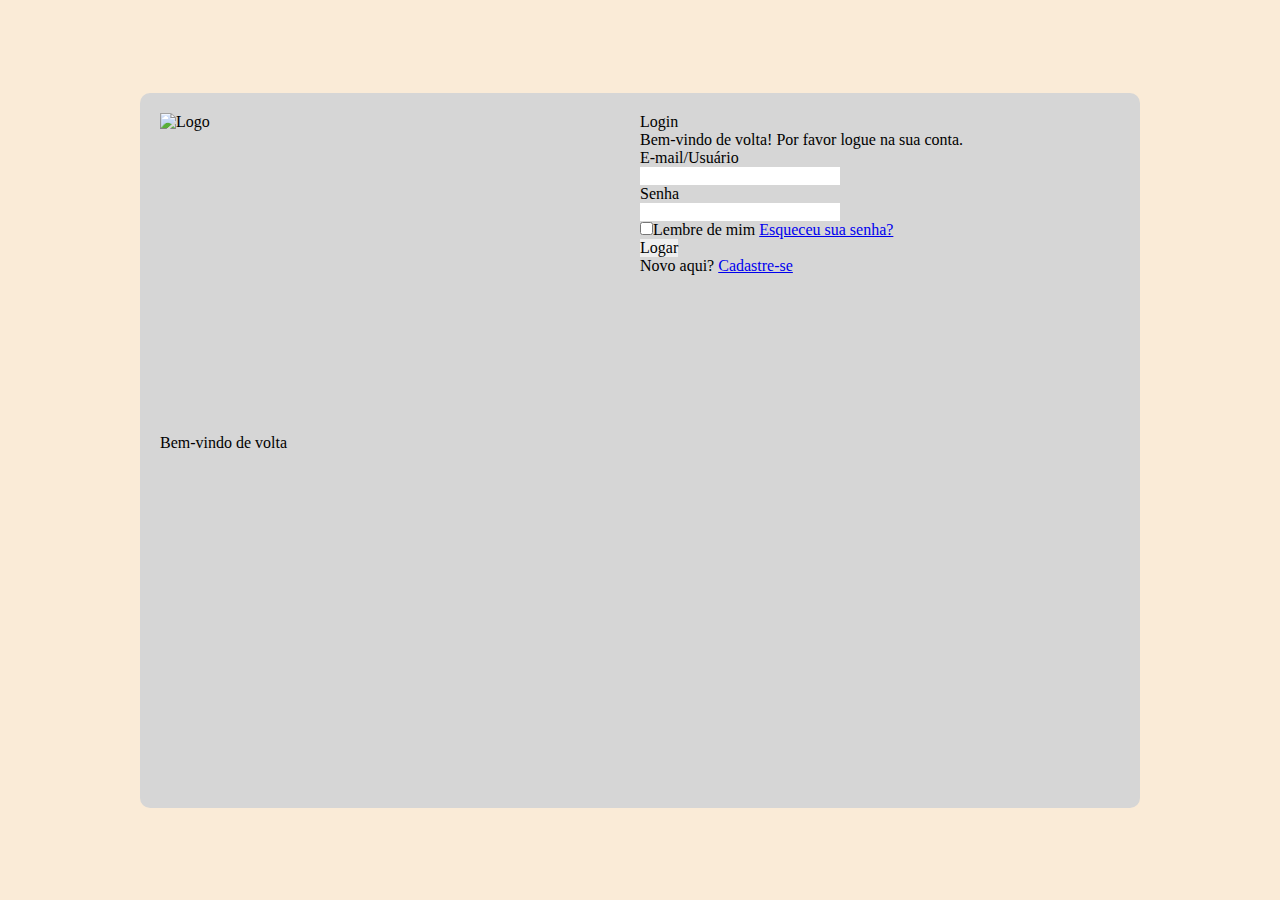
==== 03-Login/index.html @ 17fd974d "inicio de projeto" ====
<!DOCTYPE html>
<html lang="pt-br">
<head>
    <meta charset="UTF-8">
    <meta name="viewport" content="width=device-width, initial-scale=1.0">
    <link rel="stylesheet" href="./css/reset.css">
    <link rel="stylesheet" href="./css/style.css">
    <title>Página de Login</title>
</head>
<body>
    <div id="container-geral">
        <section id="container-mensagem">
            <img src="" alt="Logo">
            <h1>Bem-vindo de volta</h1>
        </section>

        <section id="container-loginInfo">
            <h2>Login</h2>
            <p>Bem-vindo de volta! Por favor logue na sua conta.</p>

            <form action=""><!--Não aninhar forms-->
                <fieldset>
                    <legend>E-mail/Usuário</legend>
                    <input type="text" id="usuario">
                </fieldset>
                <fieldset>
                    <legend>Senha</legend>
                    <input type="text" id="senha">
                </fieldset>

                <div id="container-check">
                    <input type="checkbox" name="remember" id="remember"><label for="remember">Lembre de mim</label>

                    <a href="#" target="_blank">Esqueceu sua senha?</a>
                </div>

                <button type="submit">Logar</button>

                <p>Novo aqui? <a href="#" target="_blank">Cadastre-se</a></p>
            </form>
        </section>
    </div>

    <script src="./js/index.js"></script>
</body>
</html>
---- 03-Login/css/style.css ----
@charset "UTF-8";

body {
    display: flex;
    justify-content: center;
    align-items: center;
    height: 100vh;
    width: 100vw;
    background-color: antiquewhite;
}

#container-geral {
    background-color: rgb(214, 214, 214);
    min-width: 75%;
    min-height: 75%;
    border-radius: 10px;
    padding: 20px;

    display: flex;
    flex-direction: row;
}

#container-mensagem {
    width: 50%;

    display: flex;
    flex-direction: column;
    gap: 45%;    
}

#container-loginInfo {
    height: 100%;
    width: 50%;
}
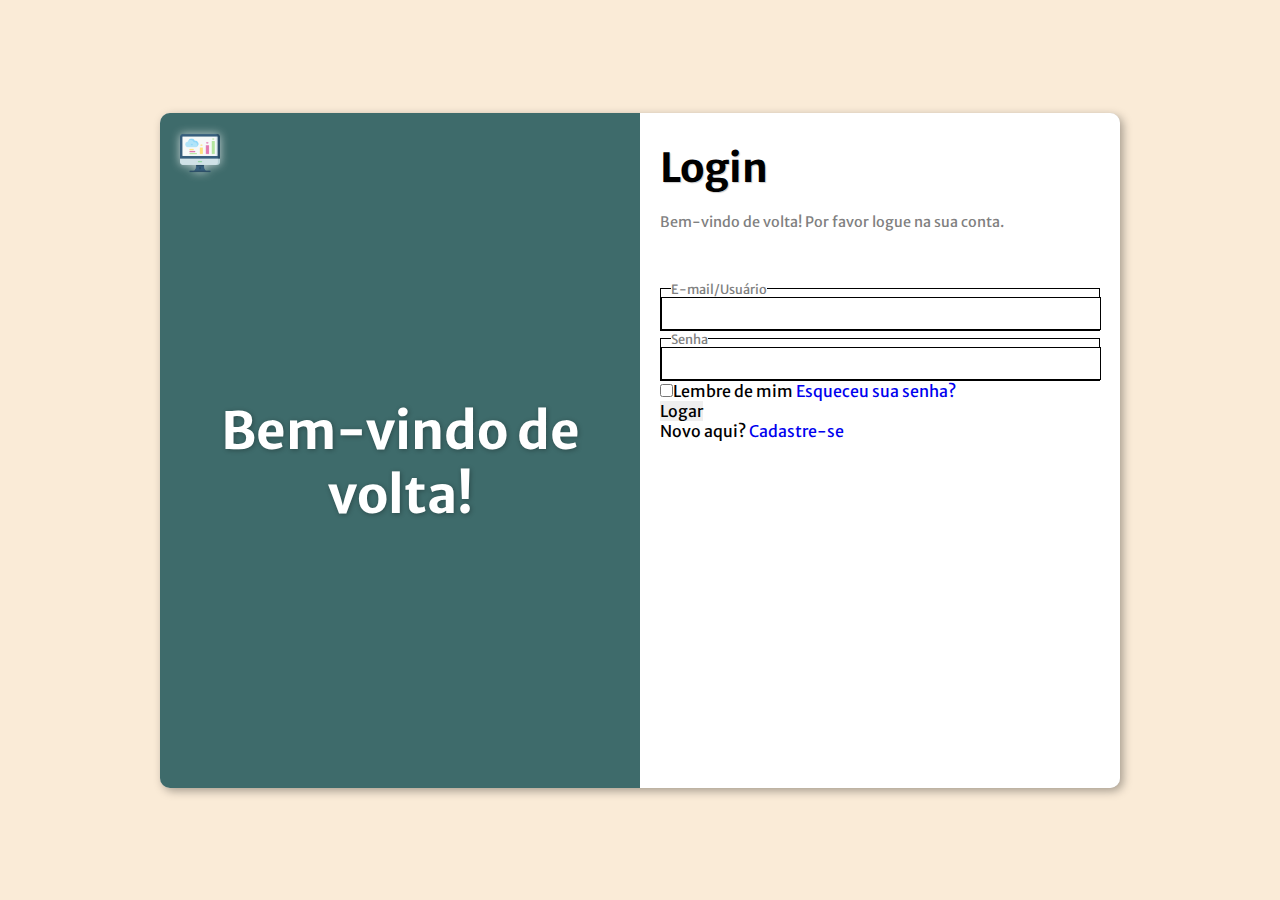
==== commit a1a4ce72: "atualizações" ====
--- a/03-Login/index.html
+++ b/03-Login/index.html
@@ -3,6 +3,7 @@
 <head>
     <meta charset="UTF-8">
     <meta name="viewport" content="width=device-width, initial-scale=1.0">
+    <link rel="shortcut icon" href="./imagens/favicon.ico" type="image/x-icon">
     <link rel="stylesheet" href="./css/reset.css">
     <link rel="stylesheet" href="./css/style.css">
     <title>Página de Login</title>
@@ -10,8 +11,8 @@
 <body>
     <div id="container-geral">
         <section id="container-mensagem">
-            <img src="" alt="Logo">
-            <h1>Bem-vindo de volta</h1>
+            <a title="computador ícones" href="https://www.flaticon.com/br/icones-gratis/computador"><img src="./imagens/logo.png" alt="Logo" width="40px;"></a>
+            <h1>Bem-vindo de volta!</h1>
         </section>
 
         <section id="container-loginInfo">
--- a/03-Login/css/style.css
+++ b/03-Login/css/style.css
@@ -1,4 +1,9 @@
 @charset "UTF-8";
+@import url('https://fonts.googleapis.com/css2?family=Merriweather+Sans:ital,wght@0,300..800;1,300..800&display=swap');
+
+:root {
+    --fonte-padrao: "Merriweather Sans", sans-serif;
+}
 
 body {
     display: flex;
@@ -7,6 +12,7 @@
     height: 100vh;
     width: 100vw;
     background-color: antiquewhite;
+    font-family: var(--fonte-padrao);
 }
 
 #container-geral {
@@ -14,7 +20,7 @@
     min-width: 75%;
     min-height: 75%;
     border-radius: 10px;
-    padding: 20px;
+    box-shadow: 3px 3px 10px rgba(0, 0, 0, 0.342);
 
     display: flex;
     flex-direction: row;
@@ -22,13 +28,62 @@
 
 #container-mensagem {
     width: 50%;
+    background-color: rgb(62, 107, 107);
+    border-radius: 10px 0 0 10px;
+    padding: 20px;
+    color: white;
 
     display: flex;
     flex-direction: column;
-    gap: 45%;    
+    gap: 35%;    
+}
+
+#container-mensagem img {
+    filter: drop-shadow(0px 0px 5px rgba(255, 255, 255, 0.699));
+}
+
+#container-mensagem h1{
+    font-size: 4vw;
+    text-align: center;
+    font-weight: bold;
+    text-shadow: 1px 1px 5px rgba(0, 0, 0, 0.308);
 }
 
 #container-loginInfo {
-    height: 100%;
     width: 50%;
+    padding: 20px;
+
+    background-color: white;
+    border-radius: 0 10px 10px 0;
+
+}
+
+#container-loginInfo h2{
+    font-size: 2.5em;
+    font-weight: bold;
+    margin: 10px 0 20px;
+    text-shadow: 1px 1px 1px rgba(0, 0, 0, 0.199);
+}
+
+#container-loginInfo > p{
+    font-size: 0.9em;
+    color: grey;
+    margin: 10px 0 50px;
+}
+
+fieldset {
+    border: 1px solid;
+}
+
+legend {
+    font-size: 0.8em;
+    margin-left: 10px;
+    color: grey;
+}
+
+input[type="text"]{
+    border: 1px solid;
+    width: 100%;
+    
+    font-size: 1.5em;
 }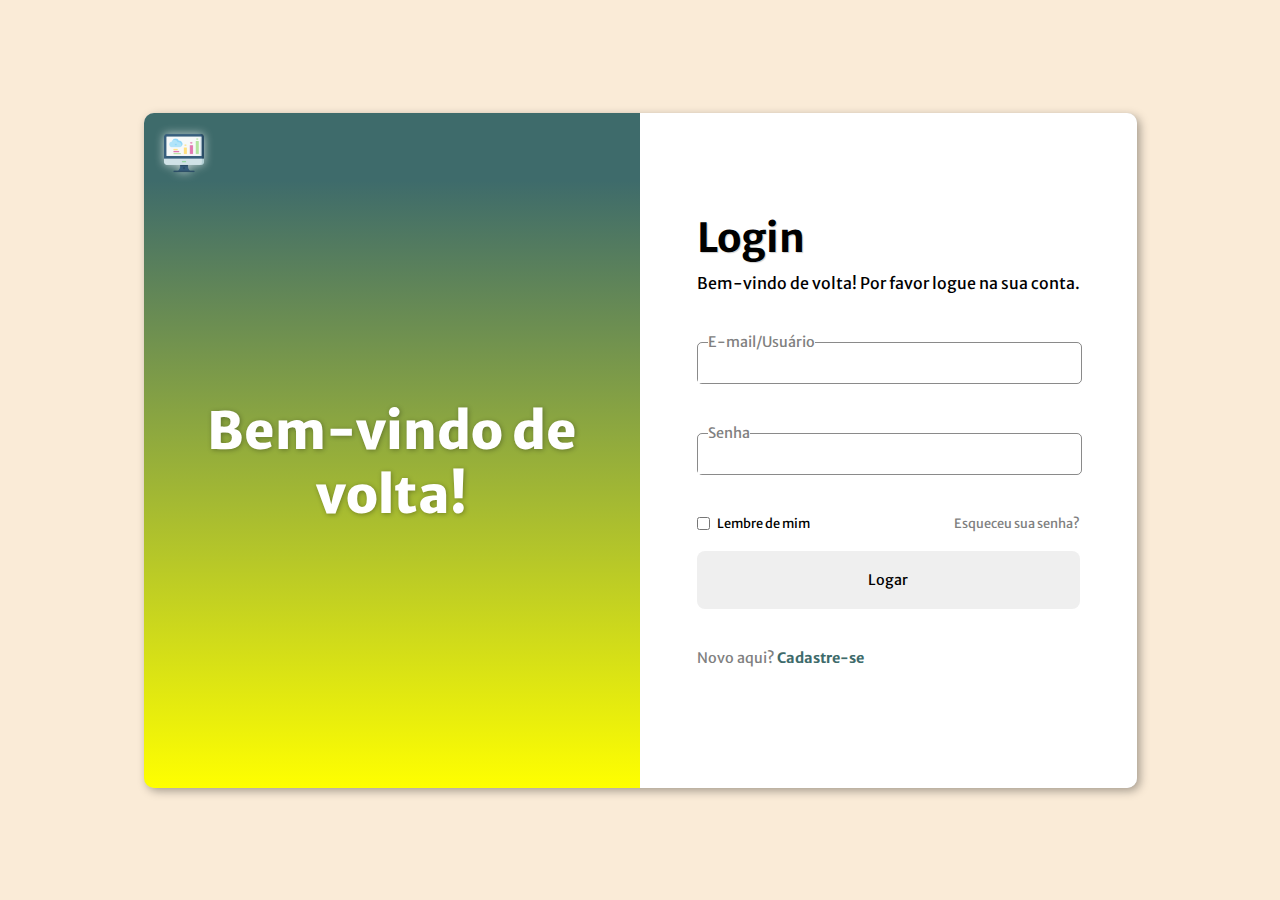
==== commit aa3e7f82: "ajuste de divisões" ====
--- a/03-Login/index.html
+++ b/03-Login/index.html
@@ -16,29 +16,33 @@
         </section>
 
         <section id="container-loginInfo">
-            <h2>Login</h2>
-            <p>Bem-vindo de volta! Por favor logue na sua conta.</p>
+            <div id="loginInfo">
+                <h2>Login</h2>
+                <p>Bem-vindo de volta! Por favor logue na sua conta.</p>
 
-            <form action=""><!--Não aninhar forms-->
-                <fieldset>
-                    <legend>E-mail/Usuário</legend>
-                    <input type="text" id="usuario">
-                </fieldset>
-                <fieldset>
-                    <legend>Senha</legend>
-                    <input type="text" id="senha">
-                </fieldset>
+                <form action=""><!--Não aninhar forms-->
+                    <div id="geral-info">
+                        <fieldset>
+                            <legend>E-mail/Usuário</legend>
+                            <input type="text" id="usuario">
+                        </fieldset>
+                        <fieldset>
+                            <legend>Senha</legend>
+                            <input type="text" id="senha">
+                        </fieldset>
 
-                <div id="container-check">
-                    <input type="checkbox" name="remember" id="remember"><label for="remember">Lembre de mim</label>
+                        <div id="container-check">
+                            <input type="checkbox" name="remember" id="remember"> <label for="remember">Lembre de mim</label>
 
-                    <a href="#" target="_blank">Esqueceu sua senha?</a>
-                </div>
+                            <a href="#" target="_blank">Esqueceu sua senha?</a>
+                        </div>
+                        <button type="submit">Logar</button>
+                    </div>
+                    
 
-                <button type="submit">Logar</button>
-
-                <p>Novo aqui? <a href="#" target="_blank">Cadastre-se</a></p>
-            </form>
+                    <p>Novo aqui? <a href="#" target="_blank">Cadastre-se</a></p>
+                </form>
+            </div>
         </section>
     </div>
 
--- a/03-Login/css/style.css
+++ b/03-Login/css/style.css
@@ -28,7 +28,7 @@
 
 #container-mensagem {
     width: 50%;
-    background-color: rgb(62, 107, 107);
+    background: linear-gradient(180deg, rgb(62, 107, 107) 10%, yellow);
     border-radius: 10px 0 0 10px;
     padding: 20px;
     color: white;
@@ -45,7 +45,7 @@
 #container-mensagem h1{
     font-size: 4vw;
     text-align: center;
-    font-weight: bold;
+    font-weight: 800;
     text-shadow: 1px 1px 5px rgba(0, 0, 0, 0.308);
 }
 
@@ -55,35 +55,94 @@
 
     background-color: white;
     border-radius: 0 10px 10px 0;
-
+    display: flex;
+    flex-direction: column;
+    justify-content: center;
+    align-items: center;
 }
 
 #container-loginInfo h2{
     font-size: 2.5em;
     font-weight: bold;
-    margin: 10px 0 20px;
+    margin: 0 0 10px 0;
     text-shadow: 1px 1px 1px rgba(0, 0, 0, 0.199);
 }
 
 #container-loginInfo > p{
     font-size: 0.9em;
     color: grey;
-    margin: 10px 0 50px;
+    margin: 10px 0 10px;
+}
+
+#geral-info {
+    width: 100%;
 }
 
 fieldset {
-    border: 1px solid;
+    border: 1px solid rgba(0, 0, 0, 0.459);
+    width: 100%;
+    margin: 40px 0;
+    border-radius: 5px;
 }
 
 legend {
-    font-size: 0.8em;
+    font-size: 0.9em;
     margin-left: 10px;
     color: grey;
 }
 
 input[type="text"]{
-    border: 1px solid;
+    /* border: 1px solid; */
+    width: 95%;
+    padding: 5px;
+    
+    font-size: 1.1em;
+}
+
+input[type="text"]:focus{
+    outline: none;
+}
+
+#container-check {
     width: 100%;
-    
-    font-size: 1.5em;
-}+    font-size: 0.8em;
+    position: relative;
+    display: flex;
+    align-items: center;
+}
+
+#remember {
+    margin-right: 7px;
+} 
+
+#container-check a {
+    position: absolute;
+    right: 0;
+    color: grey;
+}
+
+button[type="submit"] {
+    margin: 20px 0;
+    font-size: 0.9em;
+    padding: 20px;
+    width: 100%;
+    border-radius: 8px;
+    cursor: pointer;
+}
+
+form > p{
+    margin: 20px 0;
+    font-size: 0.9em;
+    color: grey;
+}
+
+form > p > a {
+    color: rgb(62, 107, 107);
+    font-weight: bold;
+}
+
+a:hover {
+    text-decoration: underline;
+}
+
+/* Configurações extras de JS */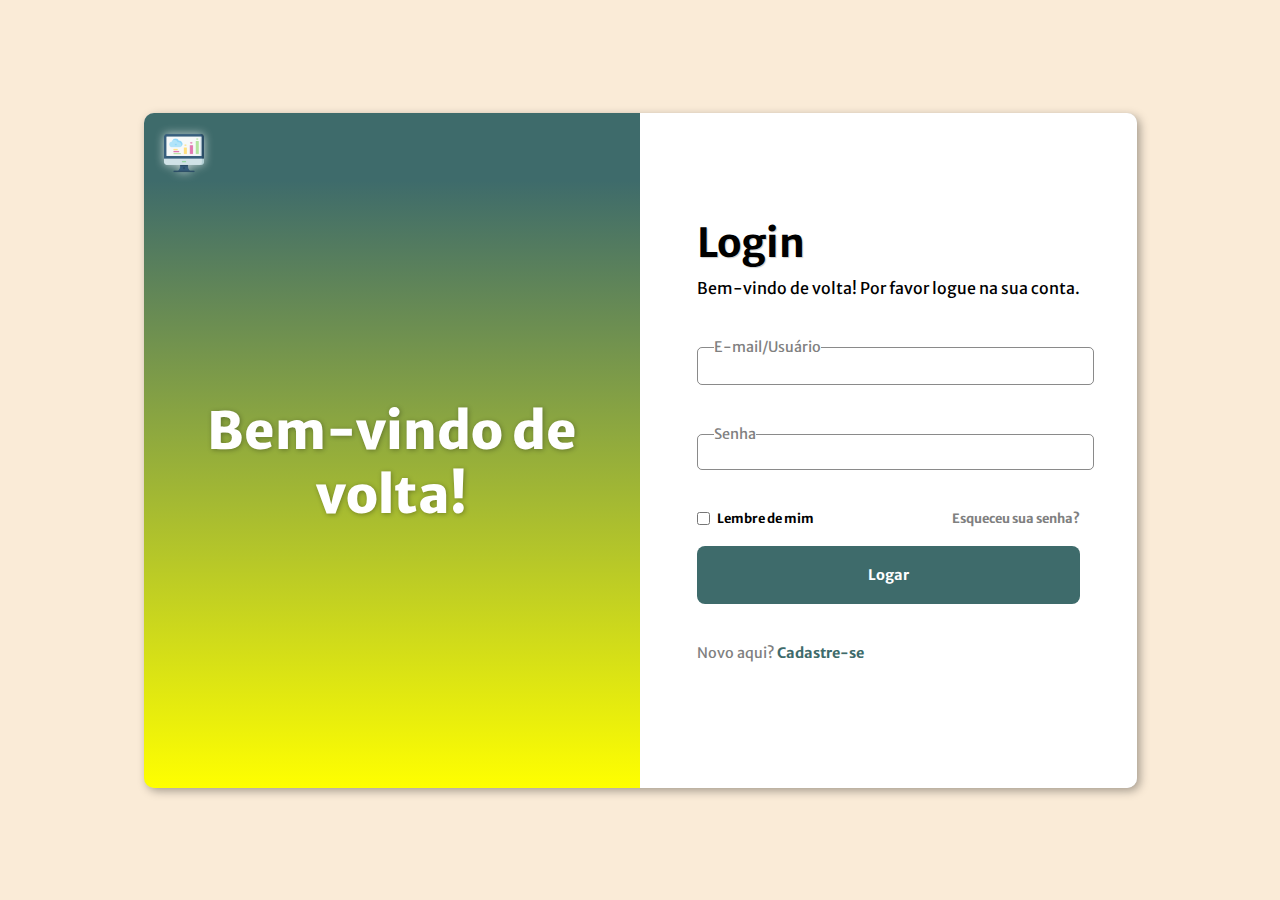
==== commit 9d157143: "atualizações" ====
--- a/03-Login/index.html
+++ b/03-Login/index.html
@@ -28,7 +28,7 @@
                         </fieldset>
                         <fieldset>
                             <legend>Senha</legend>
-                            <input type="text" id="senha">
+                            <input type="password" maxlength="8" id="senha">
                         </fieldset>
 
                         <div id="container-check">
--- a/03-Login/css/style.css
+++ b/03-Login/css/style.css
@@ -83,6 +83,7 @@
     width: 100%;
     margin: 40px 0;
     border-radius: 5px;
+    padding: 0px 6px 6px 6px;
 }
 
 legend {
@@ -93,8 +94,9 @@
 
 input[type="text"]{
     /* border: 1px solid; */
-    width: 95%;
-    padding: 5px;
+    width: 100%;
+    background-color: rgba(127, 255, 212, 0);
+    
     
     font-size: 1.1em;
 }
@@ -103,9 +105,14 @@
     outline: none;
 }
 
+input[type="password"]:focus{
+    outline: none;
+}
+
 #container-check {
     width: 100%;
     font-size: 0.8em;
+    font-weight: bold;
     position: relative;
     display: flex;
     align-items: center;
@@ -124,10 +131,19 @@
 button[type="submit"] {
     margin: 20px 0;
     font-size: 0.9em;
+    font-weight: bold;
     padding: 20px;
     width: 100%;
     border-radius: 8px;
     cursor: pointer;
+    background-color: rgb(62, 107, 107);
+    color: white;
+
+    transition: background-color 0.5s ease;
+}
+
+button[type="submit"]:hover {
+    background-color: hsl(180, 27%, 27%);
 }
 
 form > p{
@@ -145,4 +161,16 @@
     text-decoration: underline;
 }
 
-/* Configurações extras de JS */+/* Configurações extras de JS */
+
+.vermelho{
+    border: 2px solid rgb(255, 56, 56);
+    background-color: rgb(255, 247, 234);
+    box-shadow: 2px 2px 3px rgba(0, 0, 0, 0.384);
+}
+
+.verde {
+    border: 2px solid hsl(105, 100%, 55%);
+    background-color: rgb(255, 247, 234);
+    box-shadow: 2px 2px 3px rgba(0, 0, 0, 0.384);
+}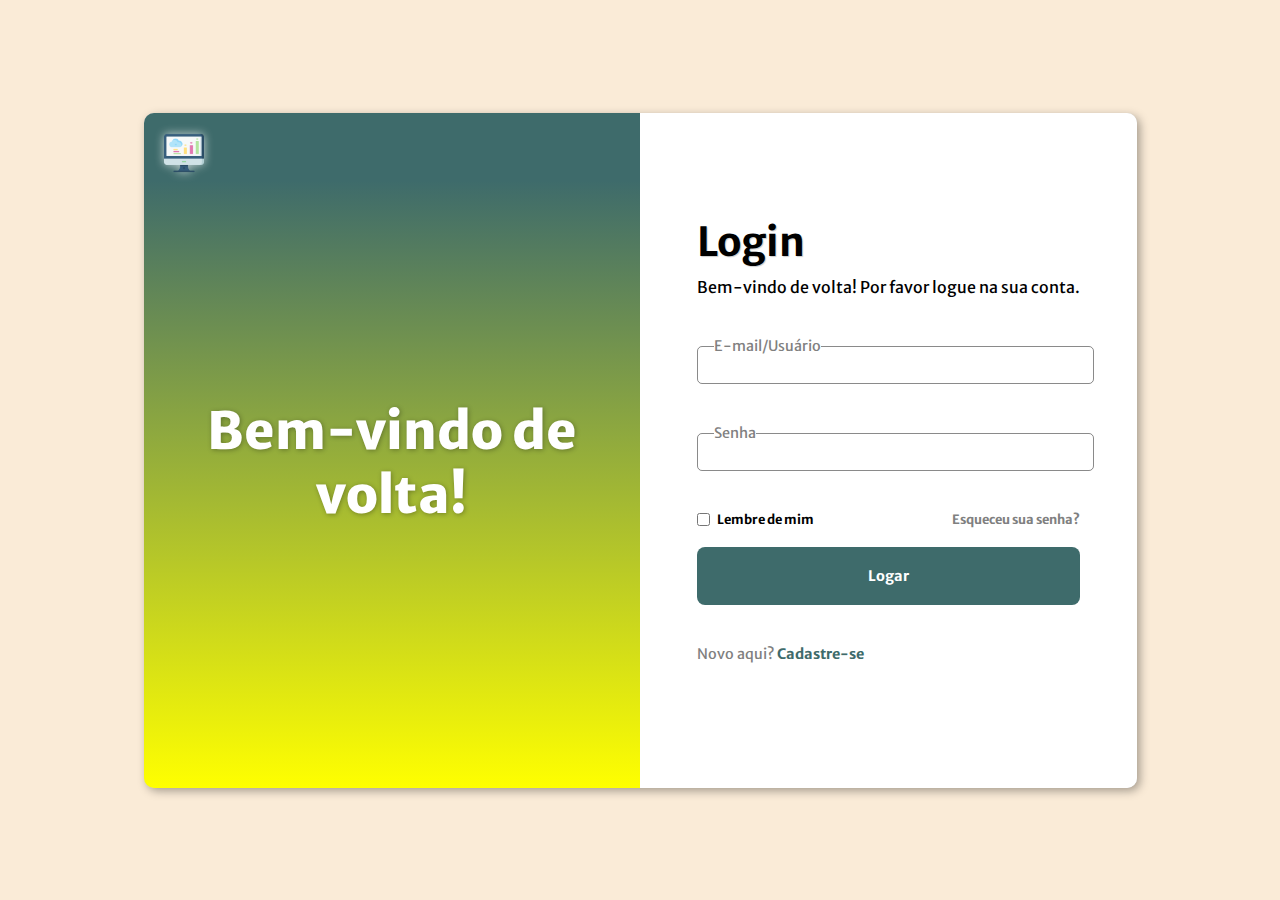
==== commit cb6d5b06: "Protótipo base" ====
--- a/03-Login/index.html
+++ b/03-Login/index.html
@@ -34,13 +34,13 @@
                         <div id="container-check">
                             <input type="checkbox" name="remember" id="remember"> <label for="remember">Lembre de mim</label>
 
-                            <a href="#" target="_blank">Esqueceu sua senha?</a>
+                            <a href="#">Esqueceu sua senha?</a>
                         </div>
                         <button type="submit">Logar</button>
                     </div>
                     
 
-                    <p>Novo aqui? <a href="#" target="_blank">Cadastre-se</a></p>
+                    <p>Novo aqui? <a href="#">Cadastre-se</a></p>
                 </form>
             </div>
         </section>
--- a/03-Login/css/style.css
+++ b/03-Login/css/style.css
@@ -101,6 +101,15 @@
     font-size: 1.1em;
 }
 
+input[type="password"]{
+    /* border: 1px solid; */
+    width: 100%;
+    background-color: rgba(127, 255, 212, 0);
+    
+    
+    font-size: 1.1em;
+}
+
 input[type="text"]:focus{
     outline: none;
 }
